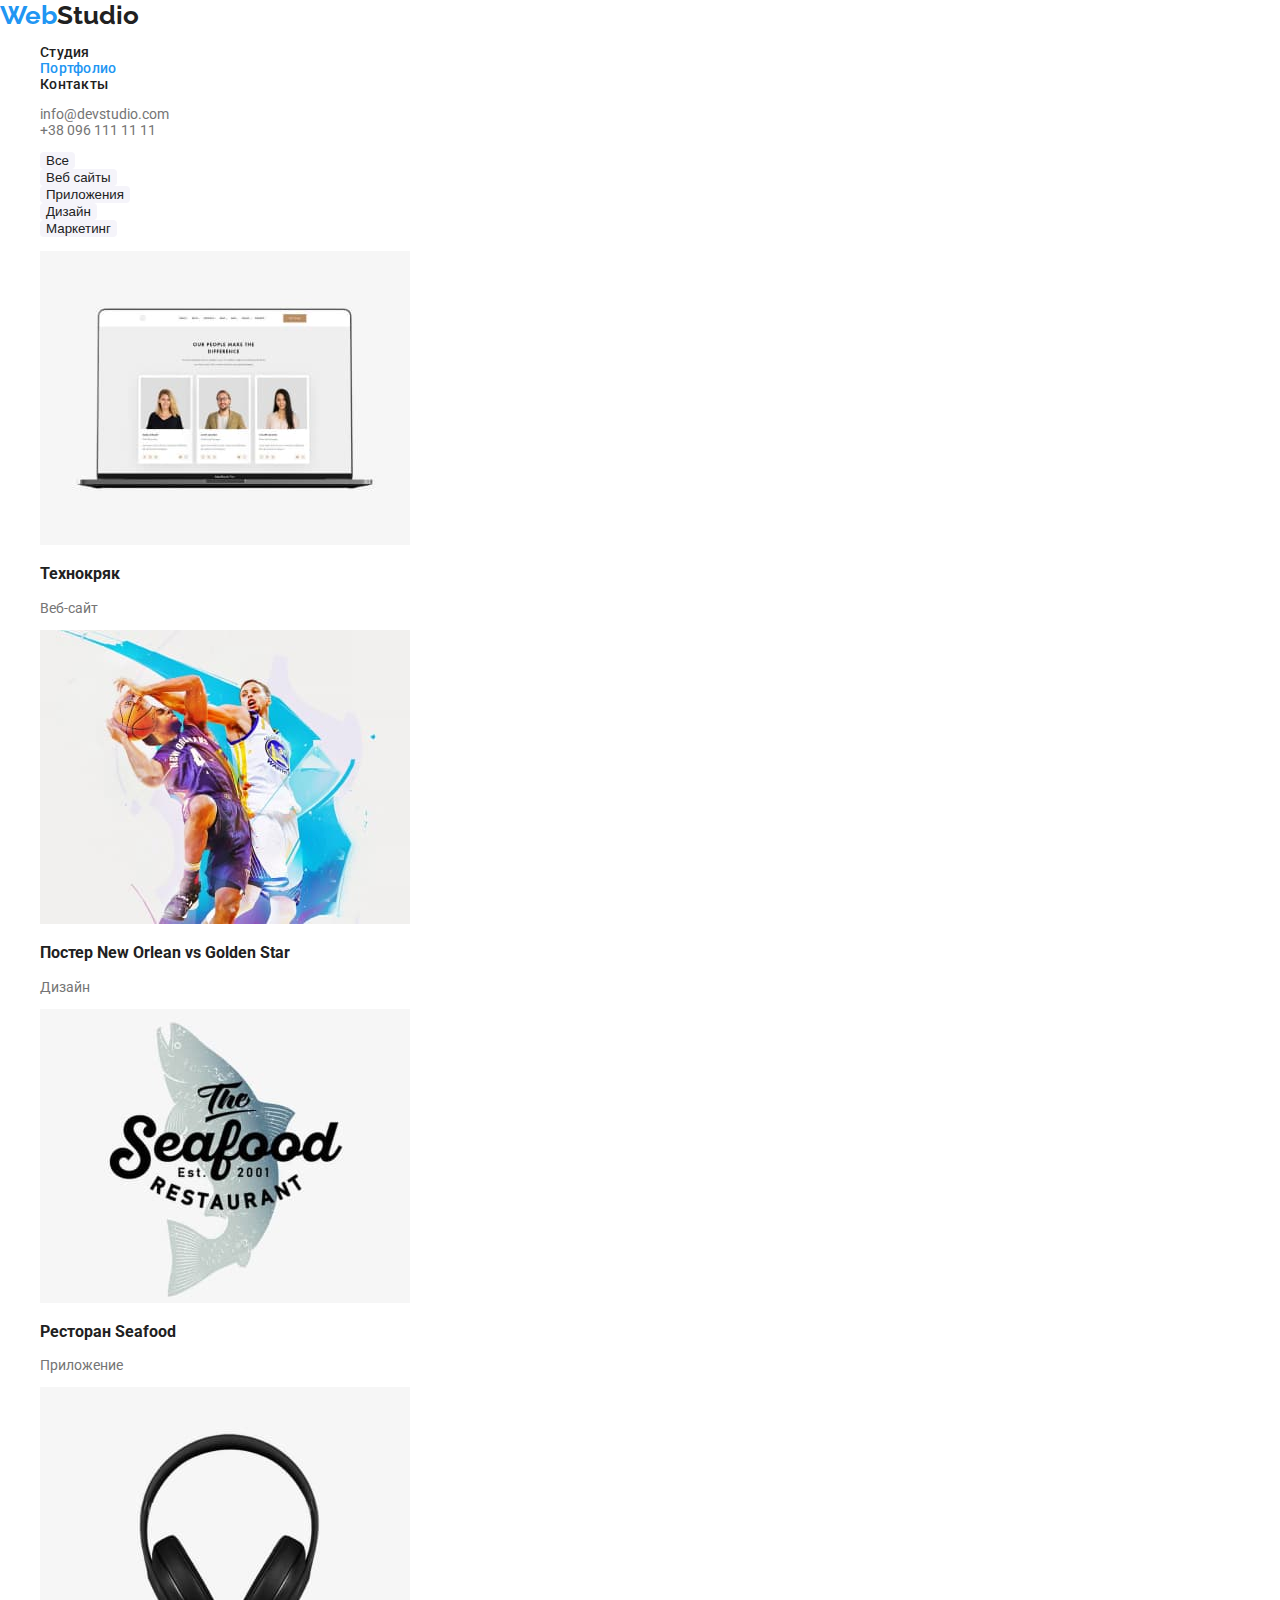
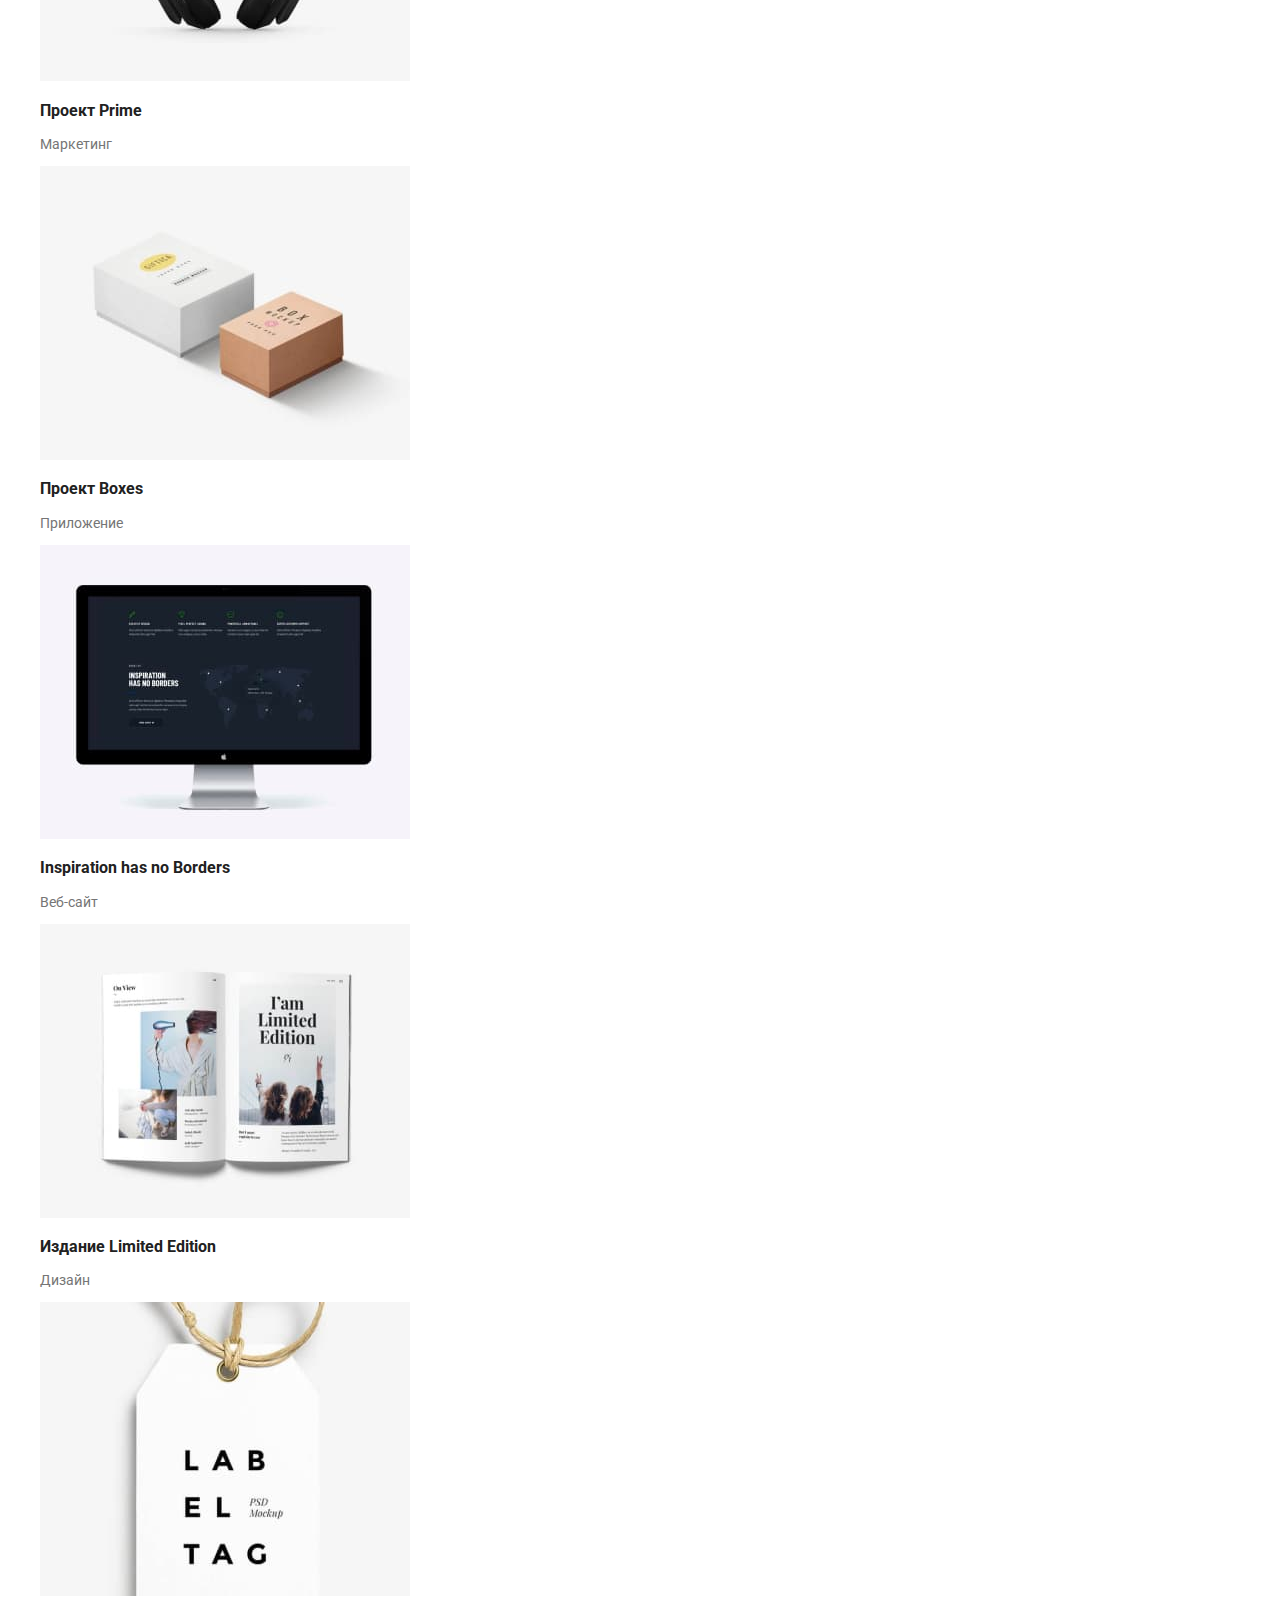
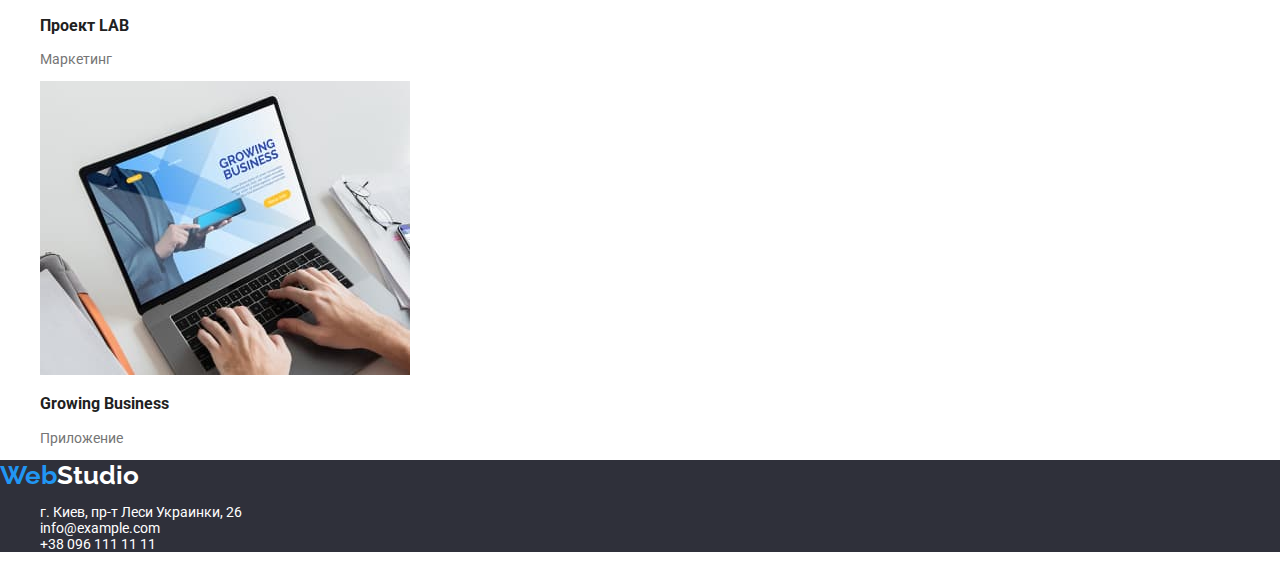
==== portfolio.html @ 1511df03 "copy repository" ====
<!DOCTYPE html>
<html lang="ru">

<head>
    <meta charset="UTF-8">
    <meta http-equiv="X-UA-Compatible" content="IE=edge">
    <meta name="viewport" content="width=device-width, initial-scale=1.0">
    <title>Portfolio</title>
    <link
        href="https://fonts.googleapis.com/css2?family=Raleway:wght@400;500&family=Roboto:wght@400;500;700;900&display=swap"
        rel="stylesheet">
    <link rel="stylesheet" href="./css/styles.css">
</head>

<body>
    <!-- шапка сайта -->
    <header>
        <a href="#" class="logo"><span>Web</span>Studio</a>
        <nav>
            <ul class="nav-list">
                <li><a href="./index.html" class="nav-link">Студия</a></li>
                <li><a href="./portfolio.html" class="nav-link current">Портфолио</a></li>
                <li><a href="#" class="nav-link">Контакты</a></li>
            </ul>
        </nav>
        <ul class="contacts-list">
            <li><a href="mailto:info@devstudio.com" class="contact-link">info@devstudio.com</a></li>
            <li><a href="tel:+380961111111" class="contact-link">+38 096 111 11 11</a></li>
        </ul>
    </header>
    <!-- портфолио -->
    <main>
        <section class="portfolio-section">
            <ul class="filter-button">
                <li><button type="button" class="secondary-button current">Все</button></li>
                <li><button type="button" class="secondary-button">Веб сайты</button></li>
                <li><button type="button" class="secondary-button">Приложения</button></li>
                <li><button type="button" class="secondary-button">Дизайн</button></li>
                <li><button type="button" class="secondary-button">Маркетинг</button></li>
            </ul>
            <!-- описание -->
            <ul class="portfolio-list">
                <li><a href="#"><img src="./images/img (2) (1).jpg" alt="наша команда"></a>
                    <h3 class="portfolio-item-title">Технокряк</h3>
                    <p class="portfolio-item-discription">Веб-сайт</p>
                </li>
                <li>
                    <a href="#"><img src="./images/img (3) (1).jpg" alt="баскетболисты"></a>
                    <h3 class="portfolio-item-title">Постер New Orlean vs Golden Star</h3>
                    <p class="portfolio-item-discription">Дизайн</p>
                </li>
                <li>
                    <a href="#"><img src="./images/img (4).jpg" alt="рыбный ресторан"></a>
                    <h3 class="portfolio-item-title">Ресторан Seafood</h3>
                    <p class="portfolio-item-discription">Приложение</p>
                </li>
                <li>
                    <a href="#"><img src="./images/img (5).jpg" alt="наушники"></a>
                    <h3 class="portfolio-item-title">Проект Prime</h3>
                    <p class="portfolio-item-discription">Маркетинг</p>
                </li>
                <li><a href="#"><img src="./images/img (6).jpg" alt="коробки"></a>
                    <h3 class="portfolio-item-title">Проект Boxes</h3>
                    <p class="portfolio-item-discription">Приложение</p>
                </li>
                <li>
                    <a href="#"><img src="./images/img (7).jpg" alt="монитор"></a>
                    <h3 class="portfolio-item-title">Inspiration has no Borders</h3>
                    <p class="portfolio-item-discription">Веб-сайт</p>
                </li>
                <li>
                    <a href="#"><img src="./images/img (8).jpg" alt="книга"></a>
                    <h3 class="portfolio-item-title">Издание Limited Edition</h3>
                    <p class="portfolio-item-discription">Дизайн</p>
                </li>
                <li>
                    <a href="#"><img src="./images/img (9).jpg" alt="бирка"></a>
                    <h3 class="portfolio-item-title">Проект LAB</h3>
                    <p class="portfolio-item-discription">Маркетинг</p>
                </li>
                <li>
                    <a href="#"><img src="./images/img (10).jpg" alt="ноутбук"></a>
                    <h3 class="portfolio-item-title">Growing Business</h3>
                    <p class="portfolio-item-discription">Приложение</p>
                </li>

            </ul>
        </section>
    </main>
    <!-- контакты -->
    <footer class="footer-main">
        <a href="#" class="logo"><span>Web</span>Studio</a>
        <address class="address">
            <ul class="contacts-list">
                <li><a class="maps" href="https://www.google.com/maps" class="map-link">г. Киев, пр-т Леси Украинки,
                        26</a></li>
                <li><a href="#" class="contact-link">info@example.com</a></li>
                <li><a href="tel:+380961111111" class="contact-link">+38 096 111 11 11</a></li>
            </ul>
        </address>
</body>

</html>
---- css/styles.css ----
:root {
  --background-color-team: #f5f4fa;
  --blue-color: #2196f3;
  --title-color: #ffffff;
  --primary-color: #ffffff;
  --secondary-color: #212121;
  --primary-background: #2f303a;

  --text-primary: #212121;
  --text-secondary: #757575;
  --text-btn: #ffffff;
}

body {
  font-family: "Roboto", Arial, sans-serif;
  margin: auto;
  font-size: 14px;
  color: var(--text-primary);
}

a {
  text-decoration: none;
}
ul {
  list-style: none;
}

.nav-link {
  font-weight: 500;
  font-size: 14px;
  line-height: 16px;
  letter-spacing: 0.02em;
  color: var(--text-primary);
}
.nav-link:hover,
.current {
  color: var(--blue-color);
}

.main-section {
  background-color: var(--primary-background);
  text-align: center;
}

.main-title {
  font-size: 44px;
  color: var(--title-color);
  text-align: center;
}

.primary-button {
  display: inline-block;
  border-radius: 4px;
  border: none;
  background-color: var(--blue-color);
  color: var(--text-btn);
  cursor: pointer;
}

.logo {
  font-size: 26px;
  font-weight: 700;
  font-family: Raleway;
  color: var(--text-primary);
}

.logo span {
  color: var(--blue-color);
}

.contact-link {
  color: var(--text-secondary);
}

.contact-link:hover {
  color: var(--blue-color);
}

.title {
  font-size: 36px;
}

.info-item {
  color: var(--text-secondary);
}

.team {
  background-color: var(--background-color-team);
}

.team-name {
  font-size: 16px;
  font-weight: 500;
}

.team-position {
  color: var(--text-secondary);
  font-size: 16px;
  font-weight: 400;
}

.portfolio-item-discription {
  color: var(--text-secondary);
}

.secondary-button {
  list-style: none;
  color: var(--text-primary);
  background-color: var(--background-color-team);
  border-radius: 4px;
  border: none;
  cursor: pointer;
}

.secondary-button:hover {
  color: var(--title-color);
  background-color: var(--blue-color);
}

.footer-main {
  background-color: var(--primary-background);
}

.footer-main a {
  color: var(--title-color);
}
address {
  font-style: normal;
}
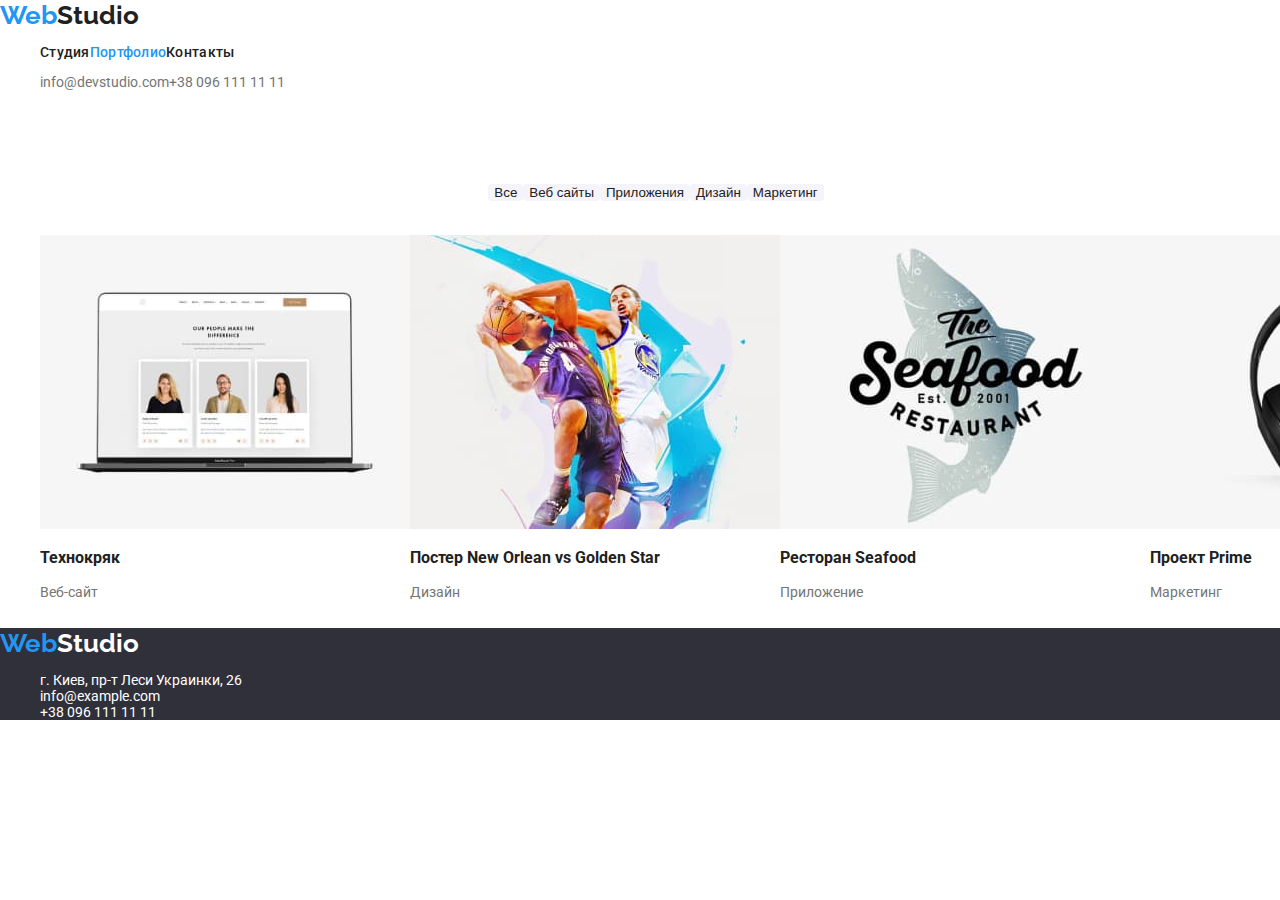
==== commit 37b0167d: "begin hw3" ====
--- a/portfolio.html
+++ b/portfolio.html
@@ -91,7 +91,7 @@
     <footer class="footer-main">
         <a href="#" class="logo"><span>Web</span>Studio</a>
         <address class="address">
-            <ul class="contacts-list">
+            <ul class="contacts-list footer">
                 <li><a class="maps" href="https://www.google.com/maps" class="map-link">г. Киев, пр-т Леси Украинки,
                         26</a></li>
                 <li><a href="#" class="contact-link">info@example.com</a></li>
--- a/css/styles.css
+++ b/css/styles.css
@@ -23,6 +23,18 @@
 }
 ul {
   list-style: none;
+}
+
+.nav-list {
+  display: flex;
+}
+
+.filter-button {
+  display: flex;
+  justify-content: center;
+  margin-top: 94px;
+  margin-right: 8px;
+  margin-bottom: 34px;
 }
 
 .nav-link {
@@ -68,6 +80,10 @@
   color: var(--blue-color);
 }
 
+.contacts-list {
+  display: flex;
+}
+
 .contact-link {
   color: var(--text-secondary);
 }
@@ -76,8 +92,13 @@
   color: var(--blue-color);
 }
 
+.about-foto {
+  display: flex;
+}
+
 .title {
   font-size: 36px;
+  text-align: center;
 }
 
 .info-item {
@@ -88,19 +109,39 @@
   background-color: var(--background-color-team);
 }
 
+.team-list {
+  display: flex;
+  list-style: none;
+  justify-content: center;
+  padding: 0;
+  margin: 0;
+  padding-top: 20;
+}
+
 .team-name {
   font-size: 16px;
   font-weight: 500;
+  color: var(--text-primary);
+  line-height: 1, 19;
+  text-align: center;
+  letter-spacing: 0.03em;
 }
 
 .team-position {
   color: var(--text-secondary);
   font-size: 16px;
   font-weight: 400;
+  line-height: 1, 19;
+  text-align: center;
+  letter-spacing: 0.03em;
 }
 
 .portfolio-item-discription {
   color: var(--text-secondary);
+}
+
+.portfolio-list {
+  display: flex;
 }
 
 .secondary-button {
@@ -127,3 +168,7 @@
 address {
   font-style: normal;
 }
+
+.footer {
+  flex-direction: column;
+}
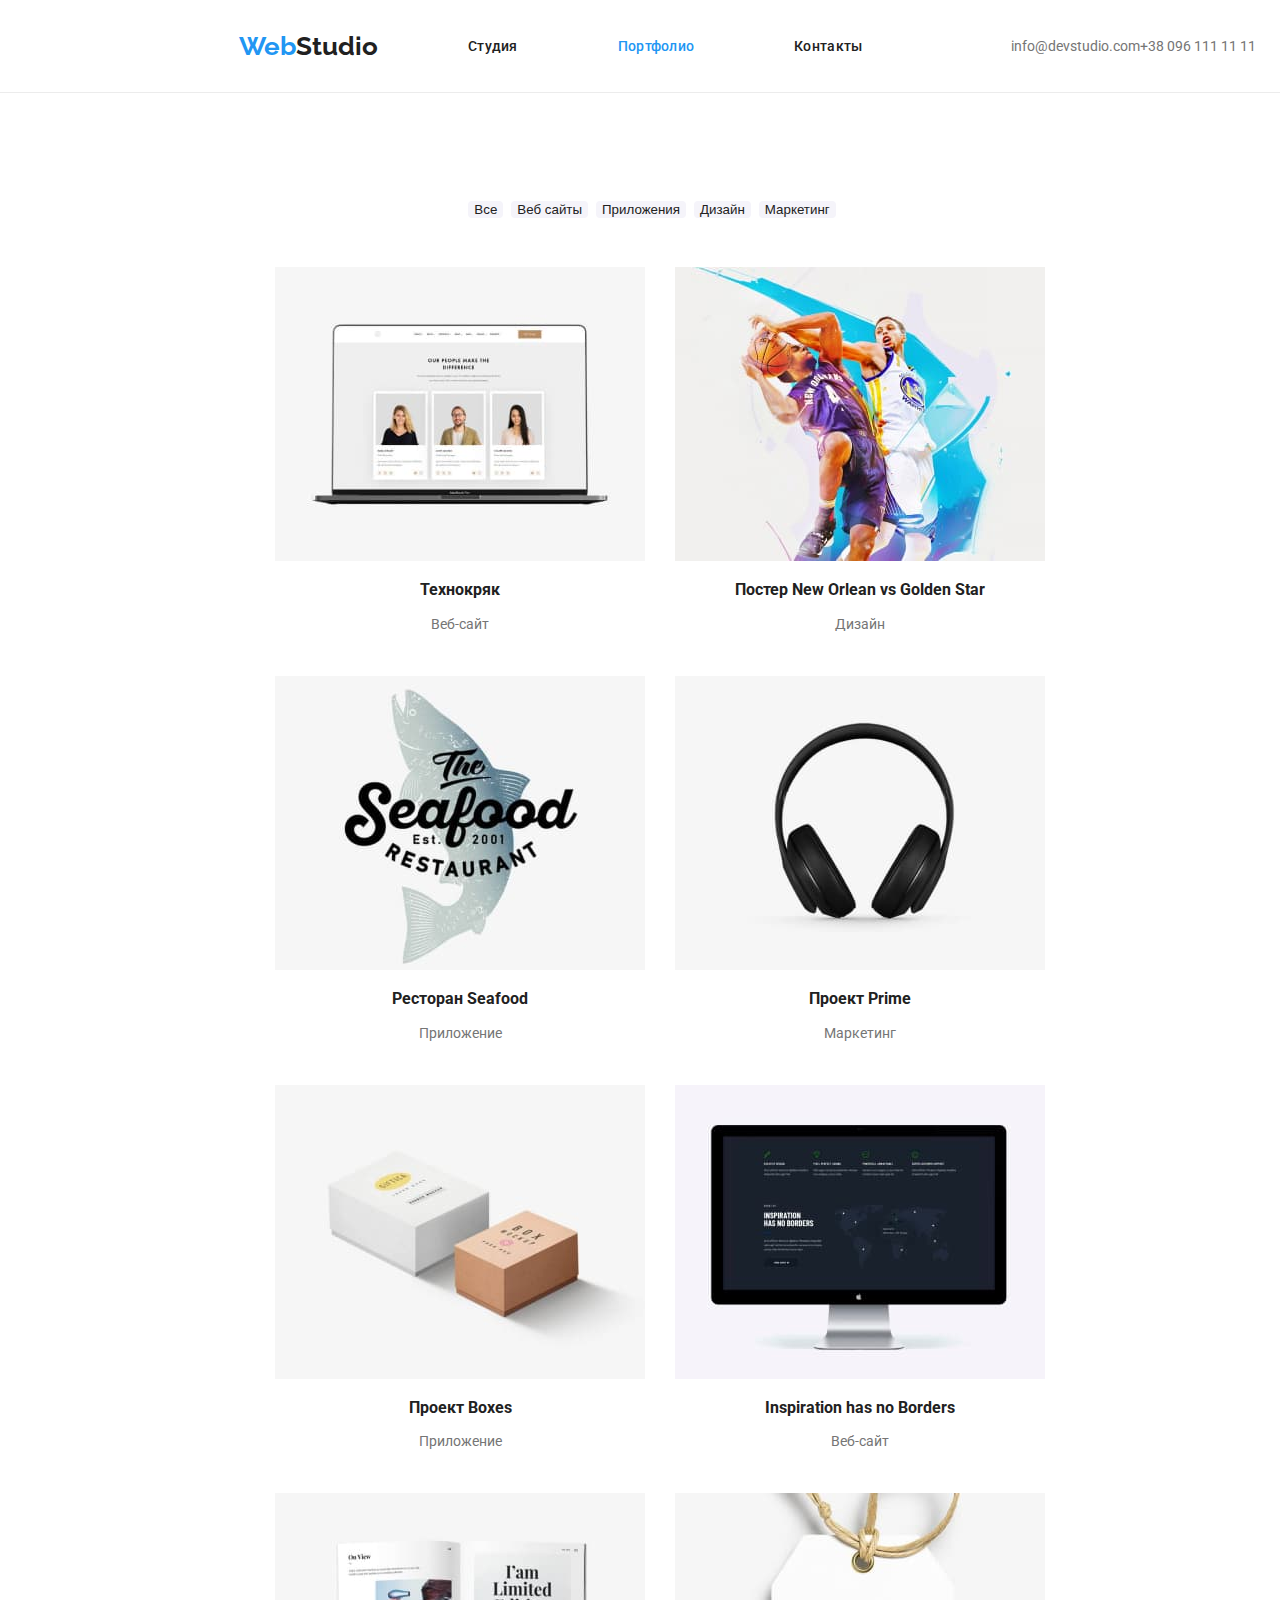
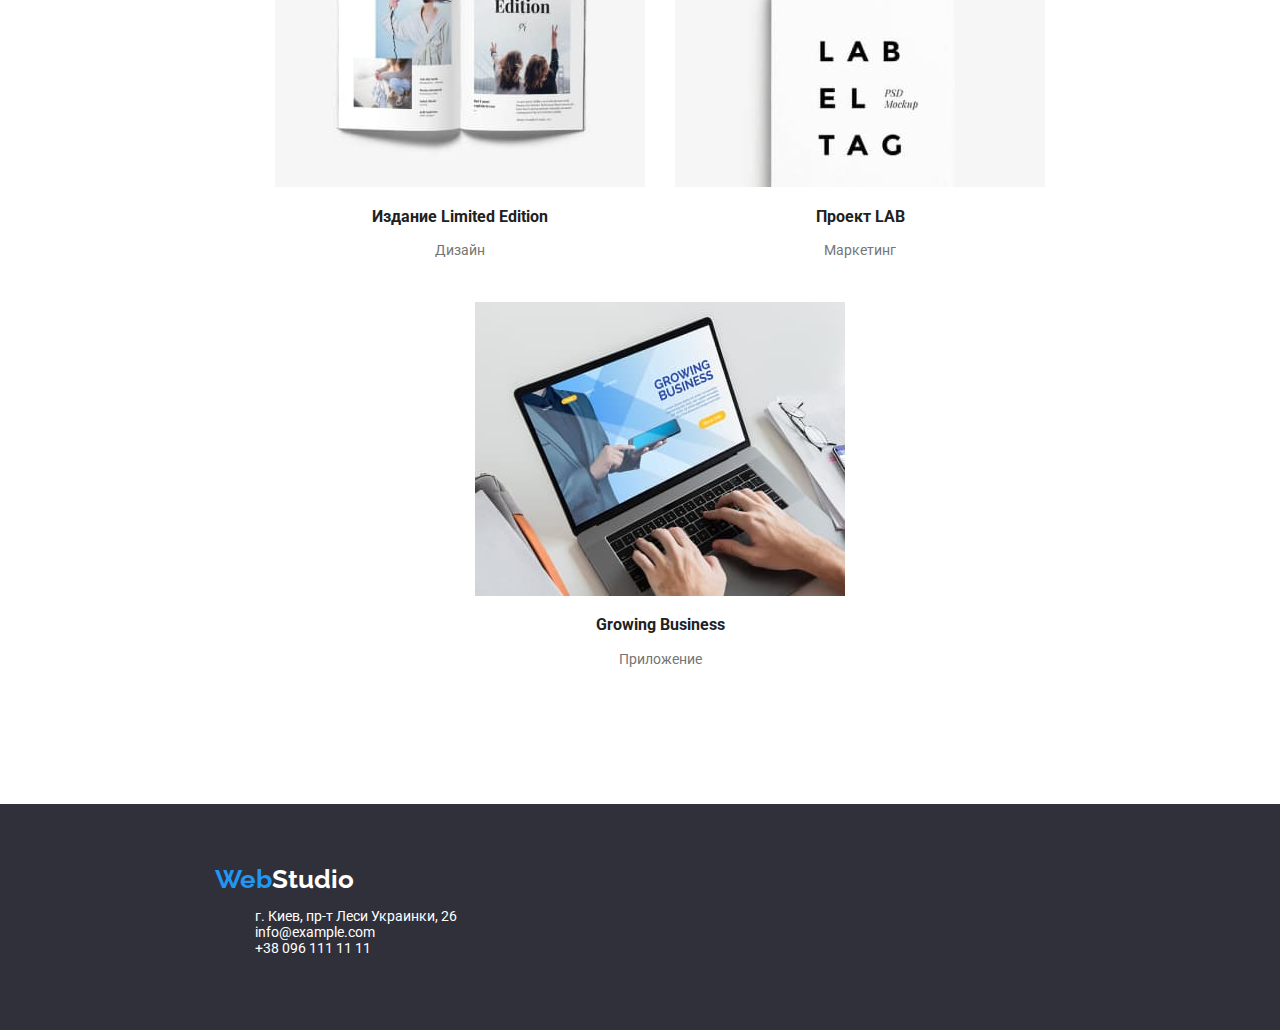
==== commit b28ec3ef: "HW 3" ====
--- a/portfolio.html
+++ b/portfolio.html
@@ -14,9 +14,9 @@
 
 <body>
     <!-- шапка сайта -->
-    <header>
+    <header class="header-page line">
         <a href="#" class="logo"><span>Web</span>Studio</a>
-        <nav>
+        <nav class="nav-header">
             <ul class="nav-list">
                 <li><a href="./index.html" class="nav-link">Студия</a></li>
                 <li><a href="./portfolio.html" class="nav-link current">Портфолио</a></li>
@@ -32,53 +32,58 @@
     <main>
         <section class="portfolio-section">
             <ul class="filter-button">
-                <li><button type="button" class="secondary-button current">Все</button></li>
-                <li><button type="button" class="secondary-button">Веб сайты</button></li>
-                <li><button type="button" class="secondary-button">Приложения</button></li>
-                <li><button type="button" class="secondary-button">Дизайн</button></li>
-                <li><button type="button" class="secondary-button">Маркетинг</button></li>
+                <li class="filter-item">
+                    <button type="button" class="secondary-button current">Все</button></li>
+                <li class="filter-item">
+                    <button type="button" class="secondary-button">Веб сайты</button></li>
+                <li class="filter-item">
+                    <button type="button" class="secondary-button">Приложения</button></li>
+                <li class="filter-item">
+                    <button type="button" class="secondary-button">Дизайн</button></li>
+                <li class="filter-item">
+                    <button type="button" class="secondary-button">Маркетинг</button></li>
             </ul>
             <!-- описание -->
             <ul class="portfolio-list">
-                <li><a href="#"><img src="./images/img (2) (1).jpg" alt="наша команда"></a>
+                <li class="portfolio-item"><a href="#"><img src="./images/img (2) (1).jpg" alt="наша команда"></a>
                     <h3 class="portfolio-item-title">Технокряк</h3>
                     <p class="portfolio-item-discription">Веб-сайт</p>
                 </li>
-                <li>
+                <li class="portfolio-item">
                     <a href="#"><img src="./images/img (3) (1).jpg" alt="баскетболисты"></a>
                     <h3 class="portfolio-item-title">Постер New Orlean vs Golden Star</h3>
                     <p class="portfolio-item-discription">Дизайн</p>
                 </li>
-                <li>
+                <li class="portfolio-item">
                     <a href="#"><img src="./images/img (4).jpg" alt="рыбный ресторан"></a>
                     <h3 class="portfolio-item-title">Ресторан Seafood</h3>
                     <p class="portfolio-item-discription">Приложение</p>
                 </li>
-                <li>
+                <li class="portfolio-item">
                     <a href="#"><img src="./images/img (5).jpg" alt="наушники"></a>
                     <h3 class="portfolio-item-title">Проект Prime</h3>
                     <p class="portfolio-item-discription">Маркетинг</p>
                 </li>
-                <li><a href="#"><img src="./images/img (6).jpg" alt="коробки"></a>
+                <li class="portfolio-item"><a href="#"><img src="./images/img (6).jpg" alt="коробки"></a>
                     <h3 class="portfolio-item-title">Проект Boxes</h3>
                     <p class="portfolio-item-discription">Приложение</p>
                 </li>
-                <li>
+                <li class="portfolio-item">
                     <a href="#"><img src="./images/img (7).jpg" alt="монитор"></a>
                     <h3 class="portfolio-item-title">Inspiration has no Borders</h3>
                     <p class="portfolio-item-discription">Веб-сайт</p>
                 </li>
-                <li>
+                <li class="portfolio-item">
                     <a href="#"><img src="./images/img (8).jpg" alt="книга"></a>
                     <h3 class="portfolio-item-title">Издание Limited Edition</h3>
                     <p class="portfolio-item-discription">Дизайн</p>
                 </li>
-                <li>
+                <li class="portfolio-item">
                     <a href="#"><img src="./images/img (9).jpg" alt="бирка"></a>
                     <h3 class="portfolio-item-title">Проект LAB</h3>
                     <p class="portfolio-item-discription">Маркетинг</p>
                 </li>
-                <li>
+                <li class="portfolio-item">
                     <a href="#"><img src="./images/img (10).jpg" alt="ноутбук"></a>
                     <h3 class="portfolio-item-title">Growing Business</h3>
                     <p class="portfolio-item-discription">Приложение</p>
--- a/css/styles.css
+++ b/css/styles.css
@@ -11,6 +11,16 @@
   --text-btn: #ffffff;
 }
 
+html {
+  box-sizing: border-box;
+}
+
+*,
+*::before,
+*::after {
+  box-sizing: inherit;
+}
+
 body {
   font-family: "Roboto", Arial, sans-serif;
   margin: auto;
@@ -21,18 +31,34 @@
 a {
   text-decoration: none;
 }
+
 ul {
   list-style: none;
 }
 
+.header-page {
+  display: flex;
+  align-items: center;
+  justify-content: space-between;
+  padding: 24px;
+}
+.line {
+  border-bottom: 1px solid #ececec;
+}
+
 .nav-list {
   display: flex;
 }
 
+.filter-item {
+  display: flex;
+  margin-right: 8px;
+  text-align: center;
+}
+
 .filter-button {
   display: flex;
   justify-content: center;
-  margin-top: 94px;
   margin-right: 8px;
   margin-bottom: 34px;
 }
@@ -43,6 +69,7 @@
   line-height: 16px;
   letter-spacing: 0.02em;
   color: var(--text-primary);
+  margin: 50px;
 }
 .nav-link:hover,
 .current {
@@ -55,9 +82,20 @@
 }
 
 .main-title {
+  padding-top: 200px;
+  padding-bottom: 280px;
   font-size: 44px;
   color: var(--title-color);
   text-align: center;
+  margin: auto;
+  width: 696px;
+  font-size: 44px;
+  line-height: 60px;
+  /* or 136% */
+
+  text-align: center;
+  letter-spacing: 0.06em;
+  text-transform: uppercase;
 }
 
 .primary-button {
@@ -74,6 +112,7 @@
   font-weight: 700;
   font-family: Raleway;
   color: var(--text-primary);
+  margin-left: 215px;
 }
 
 .logo span {
@@ -82,6 +121,7 @@
 
 .contacts-list {
   display: flex;
+  margin-left: auto;
 }
 
 .contact-link {
@@ -92,13 +132,37 @@
   color: var(--blue-color);
 }
 
+.about-us {
+  padding: 94px 215px;
+}
+
 .about-foto {
   display: flex;
+  justify-content: center;
+}
+
+.about-foto-card {
+  margin-right: 30px;
+}
+
+.team-card {
+  margin-right: 30px;
+  background-color: var(--primary-color);
+  border-radius: 0px 0px 4px 4px;
 }
 
 .title {
+  font-weight: bold;
   font-size: 36px;
-  text-align: center;
+  line-height: 42px;
+  text-align: center;
+  letter-spacing: 0.03em;
+  padding-bottom: 50px;
+  margin: 0px;
+}
+
+.info-list {
+  display: flex;
 }
 
 .info-item {
@@ -107,6 +171,7 @@
 
 .team {
   background-color: var(--background-color-team);
+  padding: 94px 0px;
 }
 
 .team-list {
@@ -136,12 +201,23 @@
   letter-spacing: 0.03em;
 }
 
+.portfolio-section {
+  padding: 94px;
+}
+
+.portfolio-item {
+  margin: 15px;
+}
+
 .portfolio-item-discription {
   color: var(--text-secondary);
 }
 
 .portfolio-list {
   display: flex;
+  flex-wrap: wrap;
+  text-align: center;
+  justify-content: center;
 }
 
 .secondary-button {
@@ -160,13 +236,17 @@
 
 .footer-main {
   background-color: var(--primary-background);
+  padding-top: 60px;
+  padding-bottom: 60px;
 }
 
 .footer-main a {
   color: var(--title-color);
 }
+
 address {
   font-style: normal;
+  margin-left: 215px;
 }
 
 .footer {
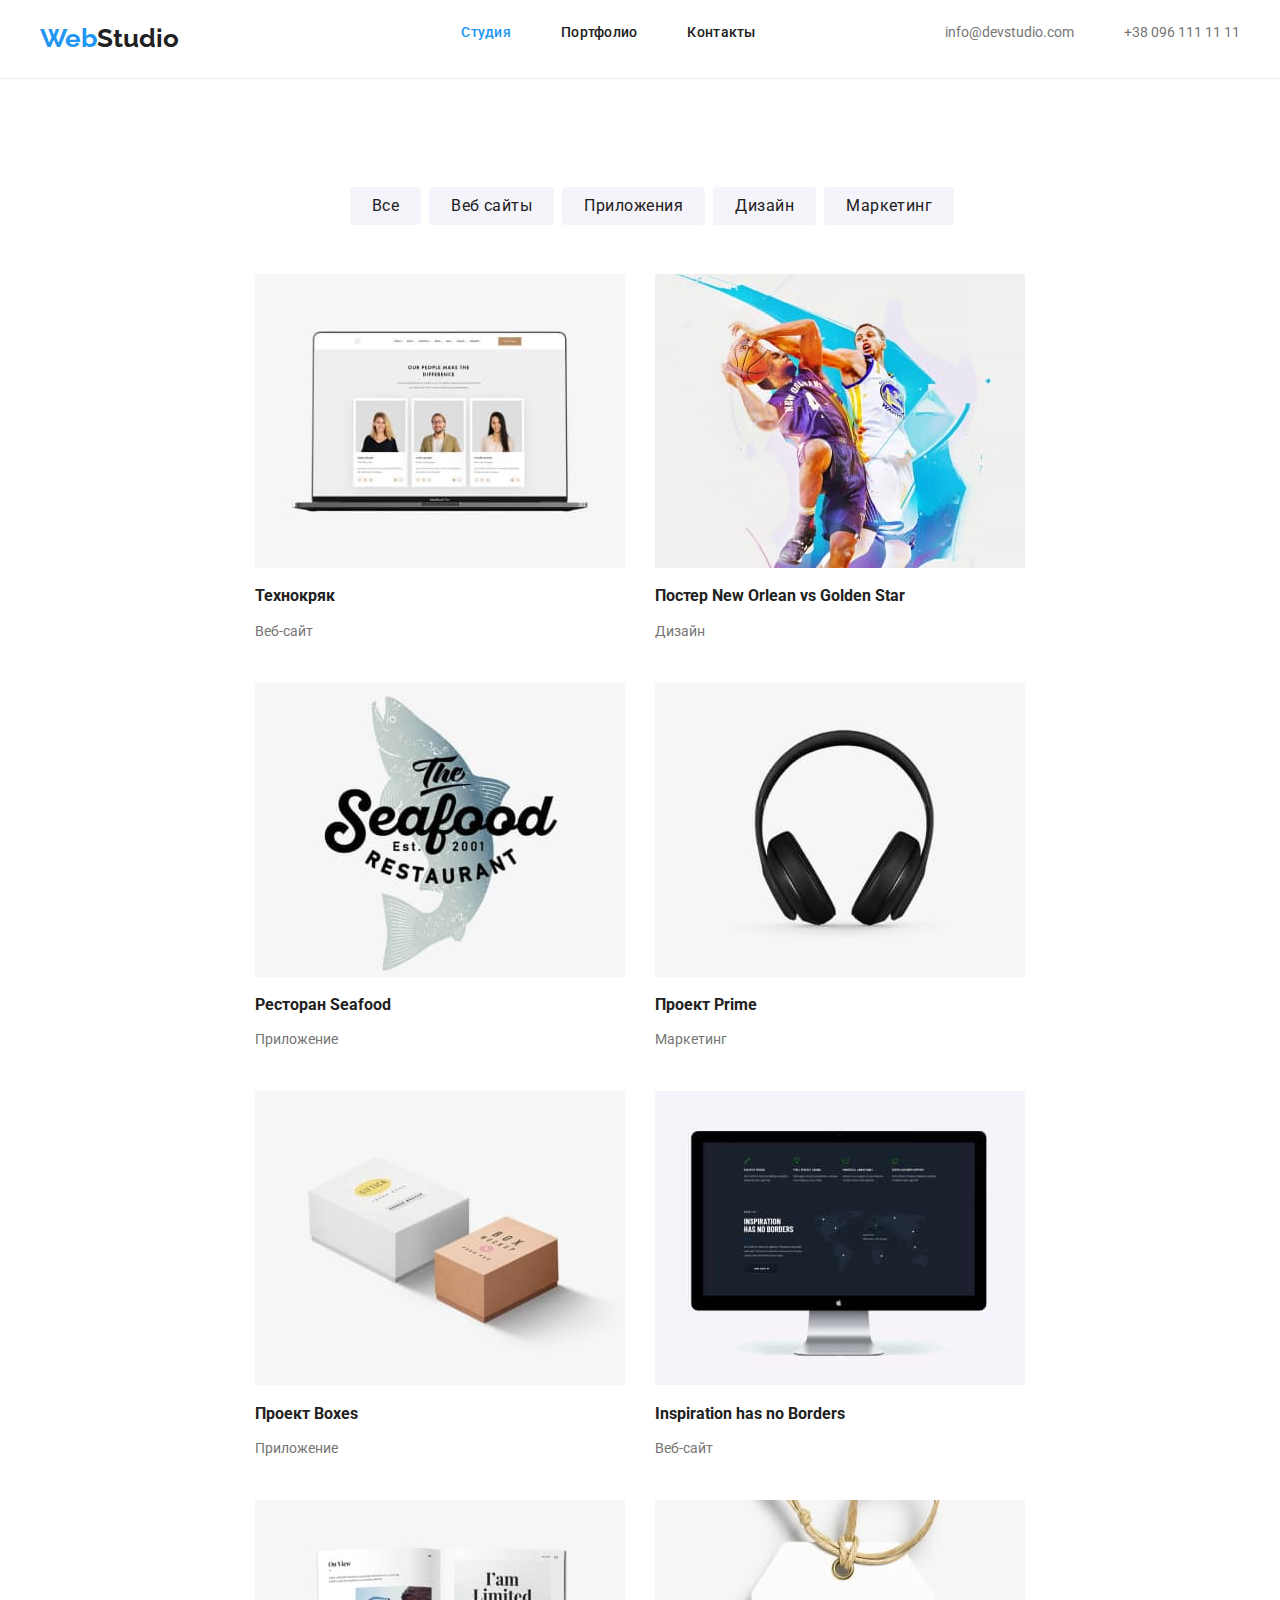
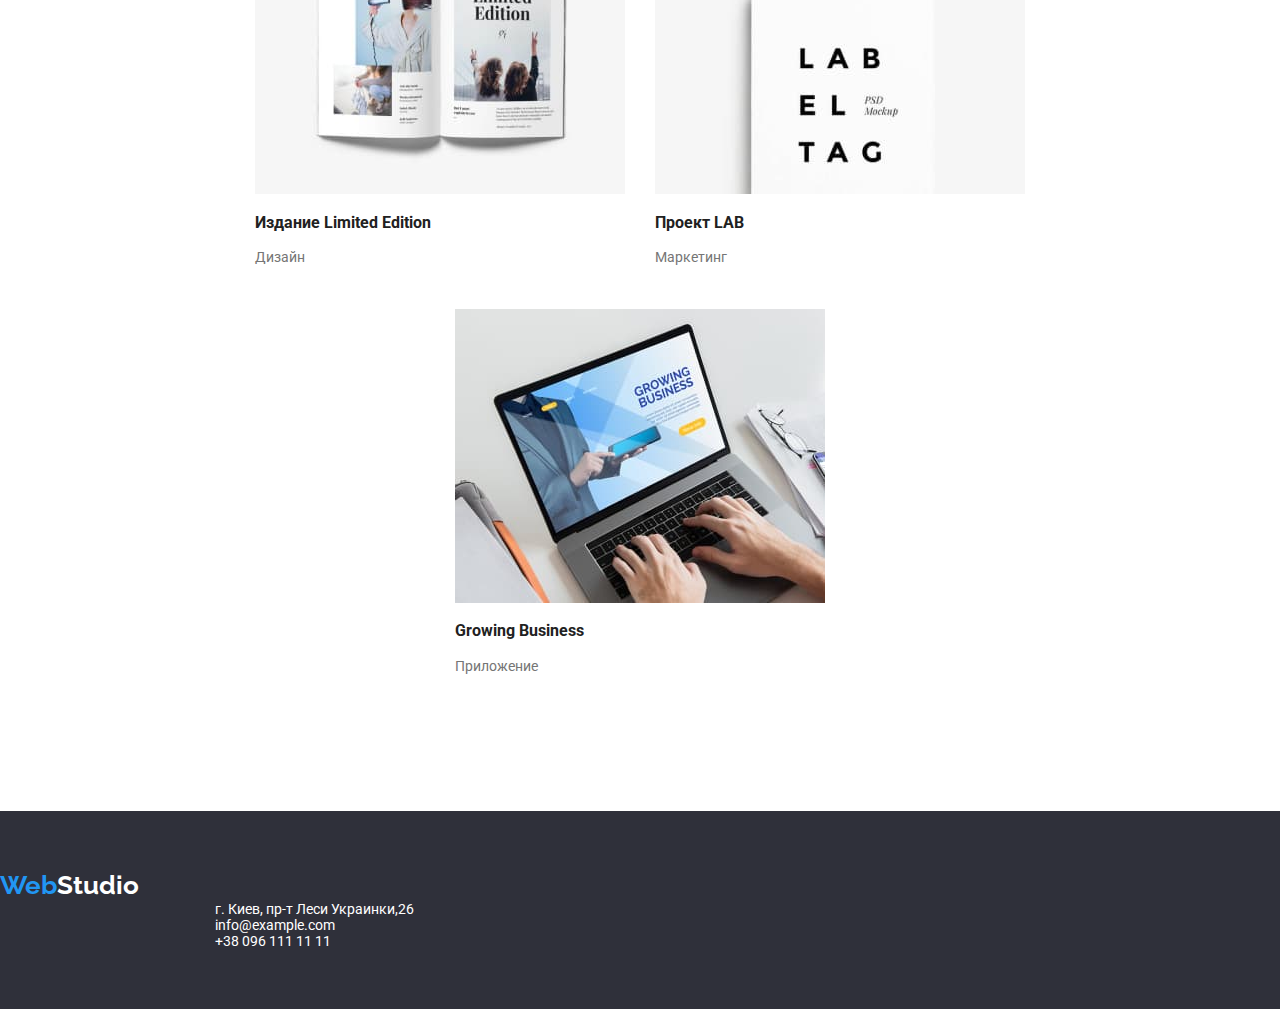
==== commit a92a2e4f: "HW 3" ====
--- a/portfolio.html
+++ b/portfolio.html
@@ -9,24 +9,30 @@
     <link
         href="https://fonts.googleapis.com/css2?family=Raleway:wght@400;500&family=Roboto:wght@400;500;700;900&display=swap"
         rel="stylesheet">
+    <link rel="stylesheet"
+        href="https://cdnjs.cloudflare.com/ajax/libs/modern-normalize/1.1.0/modern-normalize.min.css">
     <link rel="stylesheet" href="./css/styles.css">
 </head>
 
 <body>
     <!-- шапка сайта -->
-    <header class="header-page line">
-        <a href="#" class="logo"><span>Web</span>Studio</a>
-        <nav class="nav-header">
-            <ul class="nav-list">
-                <li><a href="./index.html" class="nav-link">Студия</a></li>
-                <li><a href="./portfolio.html" class="nav-link current">Портфолио</a></li>
-                <li><a href="#" class="nav-link">Контакты</a></li>
+    <header class="page-header line">
+        <div class="container container-header">
+            <a href="#" class="logo"><span>Web</span>Studio</a>
+            <nav class="nav-header">
+                <ul class="nav-list">
+                    <li class="nav-item"><a href="./index.html" class="nav-link current">Студия</a></li>
+                    <li class="nav-item"><a href="./portfolio.html" class="nav-link">Портфолио</a></li>
+                    <li class="nav-item"><a href="#" class="nav-link">Контакты</a></li>
+                </ul>
+            </nav>
+            <ul class="contacts-list-header">
+                <li class="contacts-list-item"><a href=" mailto:info@devstudio.com" class="contact-link">
+                        info@devstudio.com</a></li>
+                <li class="contacts-list-item"><a href=" tel:+380961111111" class="contact-link">+38 096 111 11 11</a>
+                </li>
             </ul>
-        </nav>
-        <ul class="contacts-list">
-            <li><a href="mailto:info@devstudio.com" class="contact-link">info@devstudio.com</a></li>
-            <li><a href="tel:+380961111111" class="contact-link">+38 096 111 11 11</a></li>
-        </ul>
+        </div>
     </header>
     <!-- портфолио -->
     <main>
@@ -96,11 +102,12 @@
     <footer class="footer-main">
         <a href="#" class="logo"><span>Web</span>Studio</a>
         <address class="address">
-            <ul class="contacts-list footer">
-                <li><a class="maps" href="https://www.google.com/maps" class="map-link">г. Киев, пр-т Леси Украинки,
-                        26</a></li>
-                <li><a href="#" class="contact-link">info@example.com</a></li>
-                <li><a href="tel:+380961111111" class="contact-link">+38 096 111 11 11</a></li>
+            <ul class="contacts-list-footer">
+                <li class="link-footer"><a class="maps" href="https://www.google.com/maps" class="map-link">г. Киев,
+                        пр-т Леси
+                        Украинки,26</a></li>
+                <li class="link-footer"><a href="#" class="contact-link">info@example.com</a></li>
+                <li class="link-footer"><a href="tel:+380961111111" class="contact-link">+38 096 111 11 11</a></li>
             </ul>
         </address>
 </body>
--- a/css/styles.css
+++ b/css/styles.css
@@ -11,19 +11,8 @@
   --text-btn: #ffffff;
 }
 
-html {
-  box-sizing: border-box;
-}
-
-*,
-*::before,
-*::after {
-  box-sizing: inherit;
-}
-
 body {
   font-family: "Roboto", Arial, sans-serif;
-  margin: auto;
   font-size: 14px;
   color: var(--text-primary);
 }
@@ -36,26 +25,49 @@
   list-style: none;
 }
 
-.header-page {
-  display: flex;
-  align-items: center;
+.container {
+  width: 1200px;
+  padding: 0 15px;
+  margin: 0 auto;
+}
+
+.page-header {
+}
+
+.container-header {
+  display: flex;
   justify-content: space-between;
-  padding: 24px;
-}
+  padding: 24px 0;
+}
+
 .line {
   border-bottom: 1px solid #ececec;
 }
 
 .nav-list {
   display: flex;
-}
-
+  padding: 0px;
+  margin-left: 93px;
+  margin-top: 0;
+  margin-bottom: 0;
+}
+
+.nav-item {
+  margin-left: 50px;
+}
+
+.contacts-list-item {
+  margin-left: 50px;
+}
+
+/* страница портфолио */
 .filter-item {
   display: flex;
   margin-right: 8px;
   text-align: center;
 }
 
+/* страница портфолио */
 .filter-button {
   display: flex;
   justify-content: center;
@@ -63,14 +75,15 @@
   margin-bottom: 34px;
 }
 
+/* link navigation header */
 .nav-link {
   font-weight: 500;
   font-size: 14px;
   line-height: 16px;
   letter-spacing: 0.02em;
   color: var(--text-primary);
-  margin: 50px;
-}
+}
+
 .nav-link:hover,
 .current {
   color: var(--blue-color);
@@ -79,32 +92,32 @@
 .main-section {
   background-color: var(--primary-background);
   text-align: center;
+  padding-top: 200px;
+  padding-bottom: 200px;
 }
 
 .main-title {
-  padding-top: 200px;
-  padding-bottom: 280px;
   font-size: 44px;
   color: var(--title-color);
-  text-align: center;
   margin: auto;
   width: 696px;
-  font-size: 44px;
   line-height: 60px;
-  /* or 136% */
-
-  text-align: center;
   letter-spacing: 0.06em;
   text-transform: uppercase;
 }
 
 .primary-button {
+  padding: 10px 32px;
+  margin-top: 30px;
   display: inline-block;
   border-radius: 4px;
   border: none;
   background-color: var(--blue-color);
   color: var(--text-btn);
   cursor: pointer;
+  font-size: 16px;
+  line-height: 30px;
+  letter-spacing: 0.06em;
 }
 
 .logo {
@@ -112,33 +125,43 @@
   font-weight: 700;
   font-family: Raleway;
   color: var(--text-primary);
-  margin-left: 215px;
 }
 
 .logo span {
   color: var(--blue-color);
 }
 
-.contacts-list {
-  display: flex;
-  margin-left: auto;
+.contacts-list-header {
+  display: flex;
+  margin: 0;
+  padding: 0px;
+}
+
+.contacts-list-footer {
+  padding: 0px;
+  margin-left: 215px;
+  margin-top: 0px;
+  margin-bottom: 0px;
 }
 
 .contact-link {
   color: var(--text-secondary);
+  display: block;
 }
 
 .contact-link:hover {
   color: var(--blue-color);
 }
 
-.about-us {
-  padding: 94px 215px;
+.container-about-us {
+  padding-top: 47px;
 }
 
 .about-foto {
   display: flex;
-  justify-content: center;
+  justify-content: space-between;
+  margin: 0px;
+  padding: 0px;
 }
 
 .about-foto-card {
@@ -161,12 +184,40 @@
   margin: 0px;
 }
 
+.info-discription {
+  width: 270px;
+}
+
+.container-info {
+  padding: 94px 0 47px;
+}
+
 .info-list {
   display: flex;
+  justify-content: space-between;
+  margin: 0px;
+  padding: 0px;
+}
+
+.info-title {
+  font-size: 14px;
+  line-height: 16px;
+  letter-spacing: 0.03em;
+  text-transform: uppercase;
 }
 
 .info-item {
   color: var(--text-secondary);
+  font-size: 14px;
+  line-height: 24px;
+  /* or 171% */
+
+  letter-spacing: 0.03em;
+}
+.container-team {
+  width: 1200px;
+  padding: 0 15px;
+  margin: 0 auto;
 }
 
 .team {
@@ -177,10 +228,7 @@
 .team-list {
   display: flex;
   list-style: none;
-  justify-content: center;
-  padding: 0;
-  margin: 0;
-  padding-top: 20;
+  justify-content: space-between;
 }
 
 .team-name {
@@ -216,8 +264,9 @@
 .portfolio-list {
   display: flex;
   flex-wrap: wrap;
-  text-align: center;
+  /* text-align: center; */
   justify-content: center;
+  padding: 0px;
 }
 
 .secondary-button {
@@ -227,6 +276,11 @@
   border-radius: 4px;
   border: none;
   cursor: pointer;
+  padding: 6px 22px;
+  font-size: 16px;
+  line-height: 26px;
+  text-align: center;
+  letter-spacing: 0.03em;
 }
 
 .secondary-button:hover {
@@ -246,9 +300,4 @@
 
 address {
   font-style: normal;
-  margin-left: 215px;
-}
-
-.footer {
-  flex-direction: column;
-}
+}
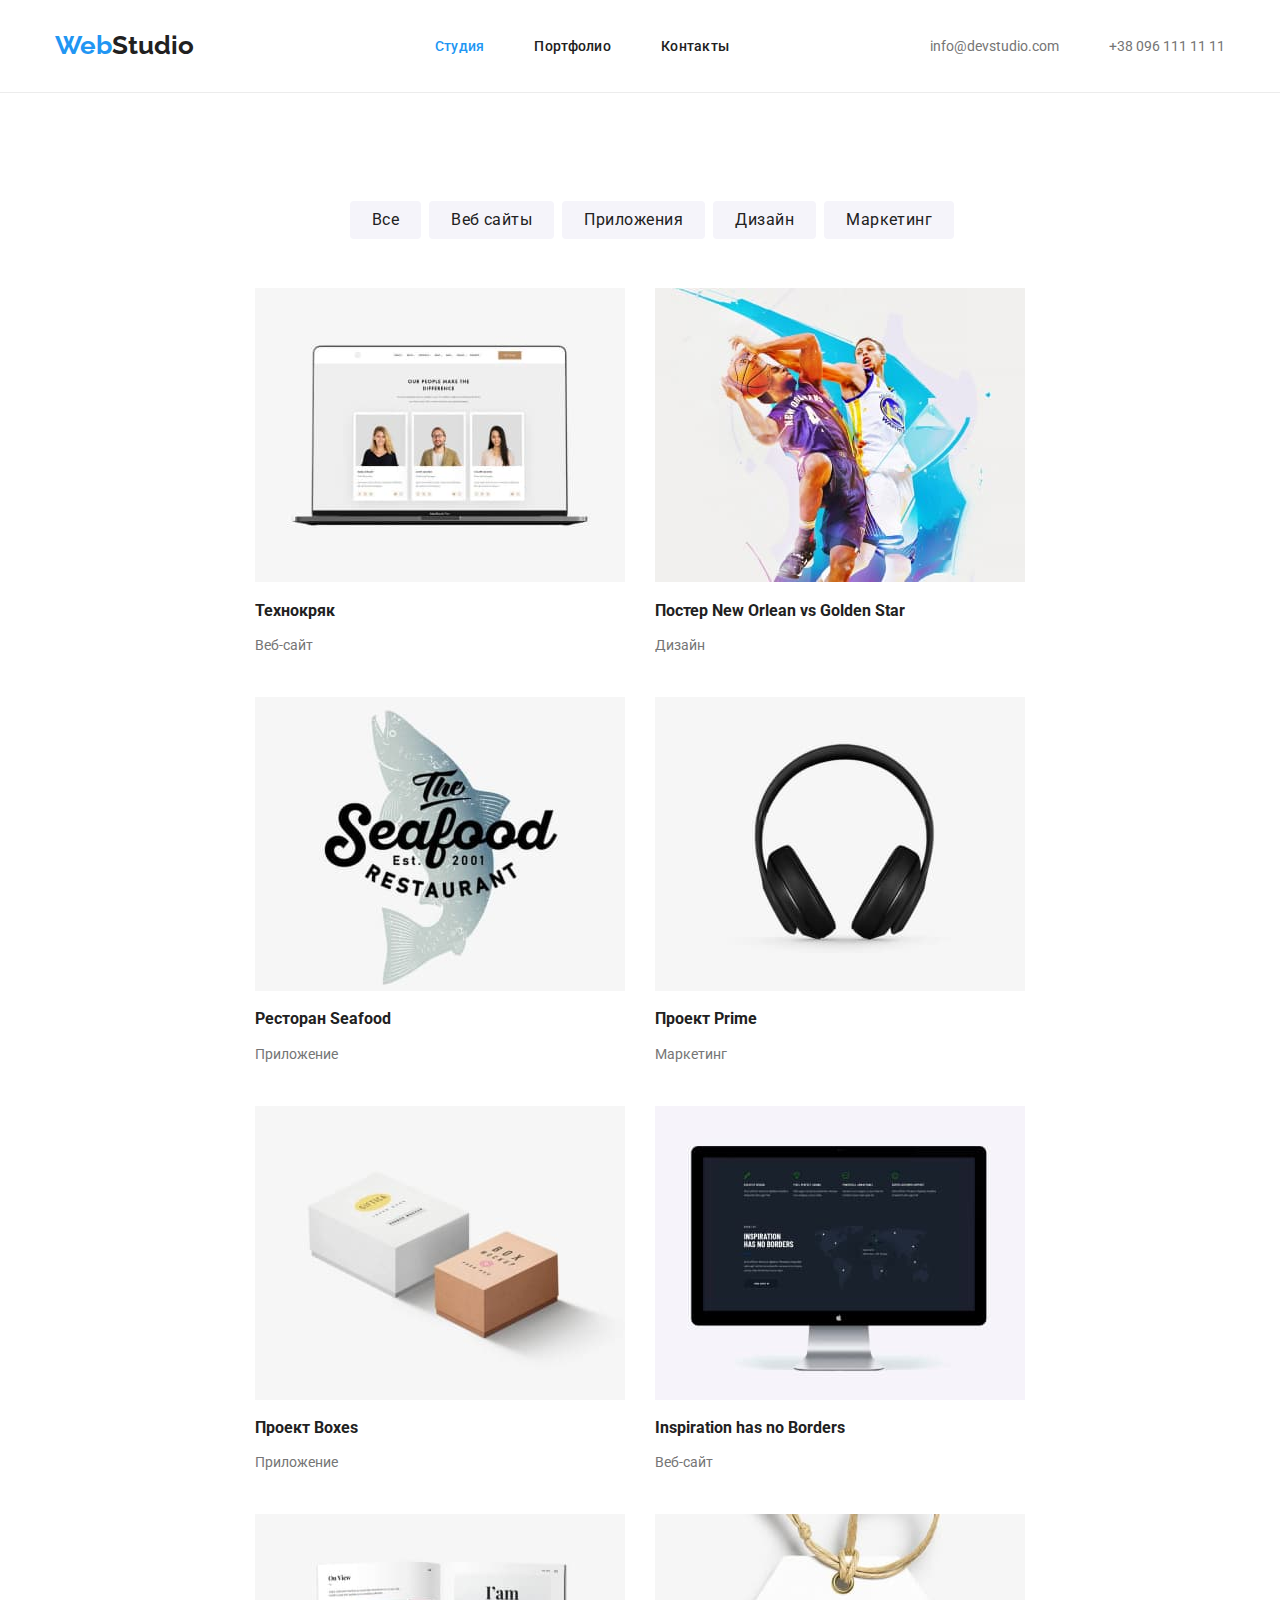
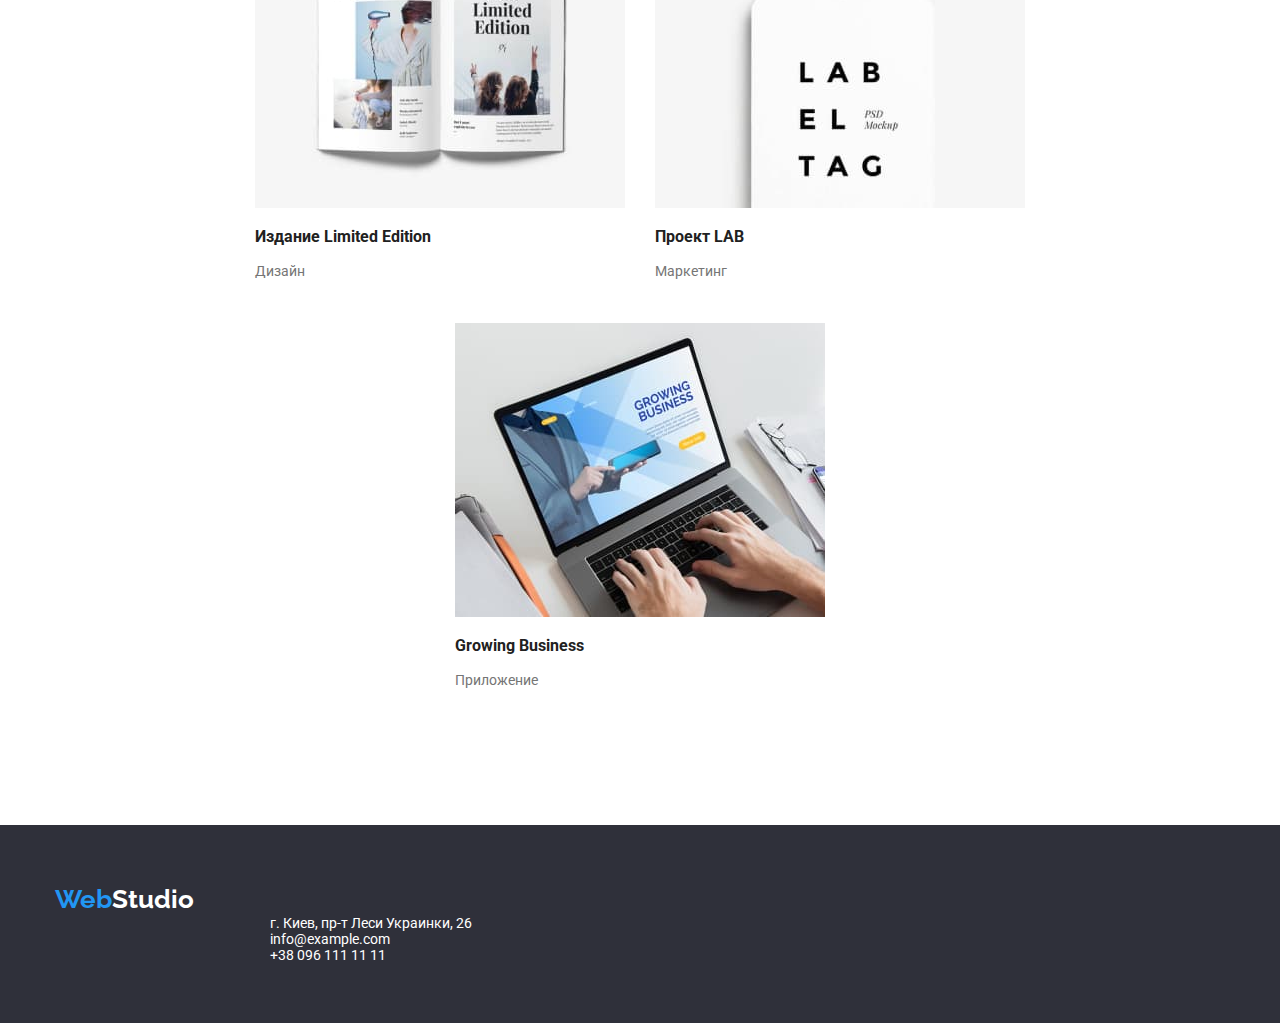
==== commit 73cadde9: "HW 3 my draft" ====
--- a/portfolio.html
+++ b/portfolio.html
@@ -100,16 +100,18 @@
     </main>
     <!-- контакты -->
     <footer class="footer-main">
-        <a href="#" class="logo"><span>Web</span>Studio</a>
-        <address class="address">
-            <ul class="contacts-list-footer">
-                <li class="link-footer"><a class="maps" href="https://www.google.com/maps" class="map-link">г. Киев,
-                        пр-т Леси
-                        Украинки,26</a></li>
-                <li class="link-footer"><a href="#" class="contact-link">info@example.com</a></li>
-                <li class="link-footer"><a href="tel:+380961111111" class="contact-link">+38 096 111 11 11</a></li>
-            </ul>
-        </address>
+        <div class="container container-footer">
+            <a href="#" class="logo"><span>Web</span>Studio</a>
+            <address class="address">
+                <ul class="contacts-list-footer">
+                    <li class="link-footer"><a href="https://www.google.com/maps" class="map-link">г. Киев, пр-т Леси
+                            Украинки, 26</a></li>
+                    <li class="link-footer"><a href="#" class="contact-link">info@example.com</a></li>
+                    <li class="link-footer"><a href="tel:+380961111111" class="contact-link">+38 096 111 11 11</a></li>
+                </ul>
+            </address>
+        </div>
+    </footer>
 </body>
 
 </html>--- a/css/styles.css
+++ b/css/styles.css
@@ -31,13 +31,12 @@
   margin: 0 auto;
 }
 
-.page-header {
-}
-
 .container-header {
   display: flex;
   justify-content: space-between;
-  padding: 24px 0;
+  align-items: center;
+  padding-top: 24px;
+  padding-bottom: 24px;
 }
 
 .line {
@@ -46,18 +45,14 @@
 
 .nav-list {
   display: flex;
-  padding: 0px;
-  margin-left: 93px;
-  margin-top: 0;
-  margin-bottom: 0;
-}
-
-.nav-item {
+}
+
+.nav-item:not(:first-child) {
   margin-left: 50px;
 }
 
-.contacts-list-item {
-  margin-left: 50px;
+.section {
+  background-color: var(--primary-background);
 }
 
 /* страница портфолио */
@@ -137,6 +132,10 @@
   padding: 0px;
 }
 
+.contacts-list-header .contacts-list-item + .contacts-list-item {
+  margin-left: 50px;
+}
+
 .contacts-list-footer {
   padding: 0px;
   margin-left: 215px;
@@ -184,10 +183,12 @@
   margin: 0px;
 }
 
+/* studio page */
 .info-discription {
   width: 270px;
 }
 
+/* studio page */
 .container-info {
   padding: 94px 0 47px;
 }
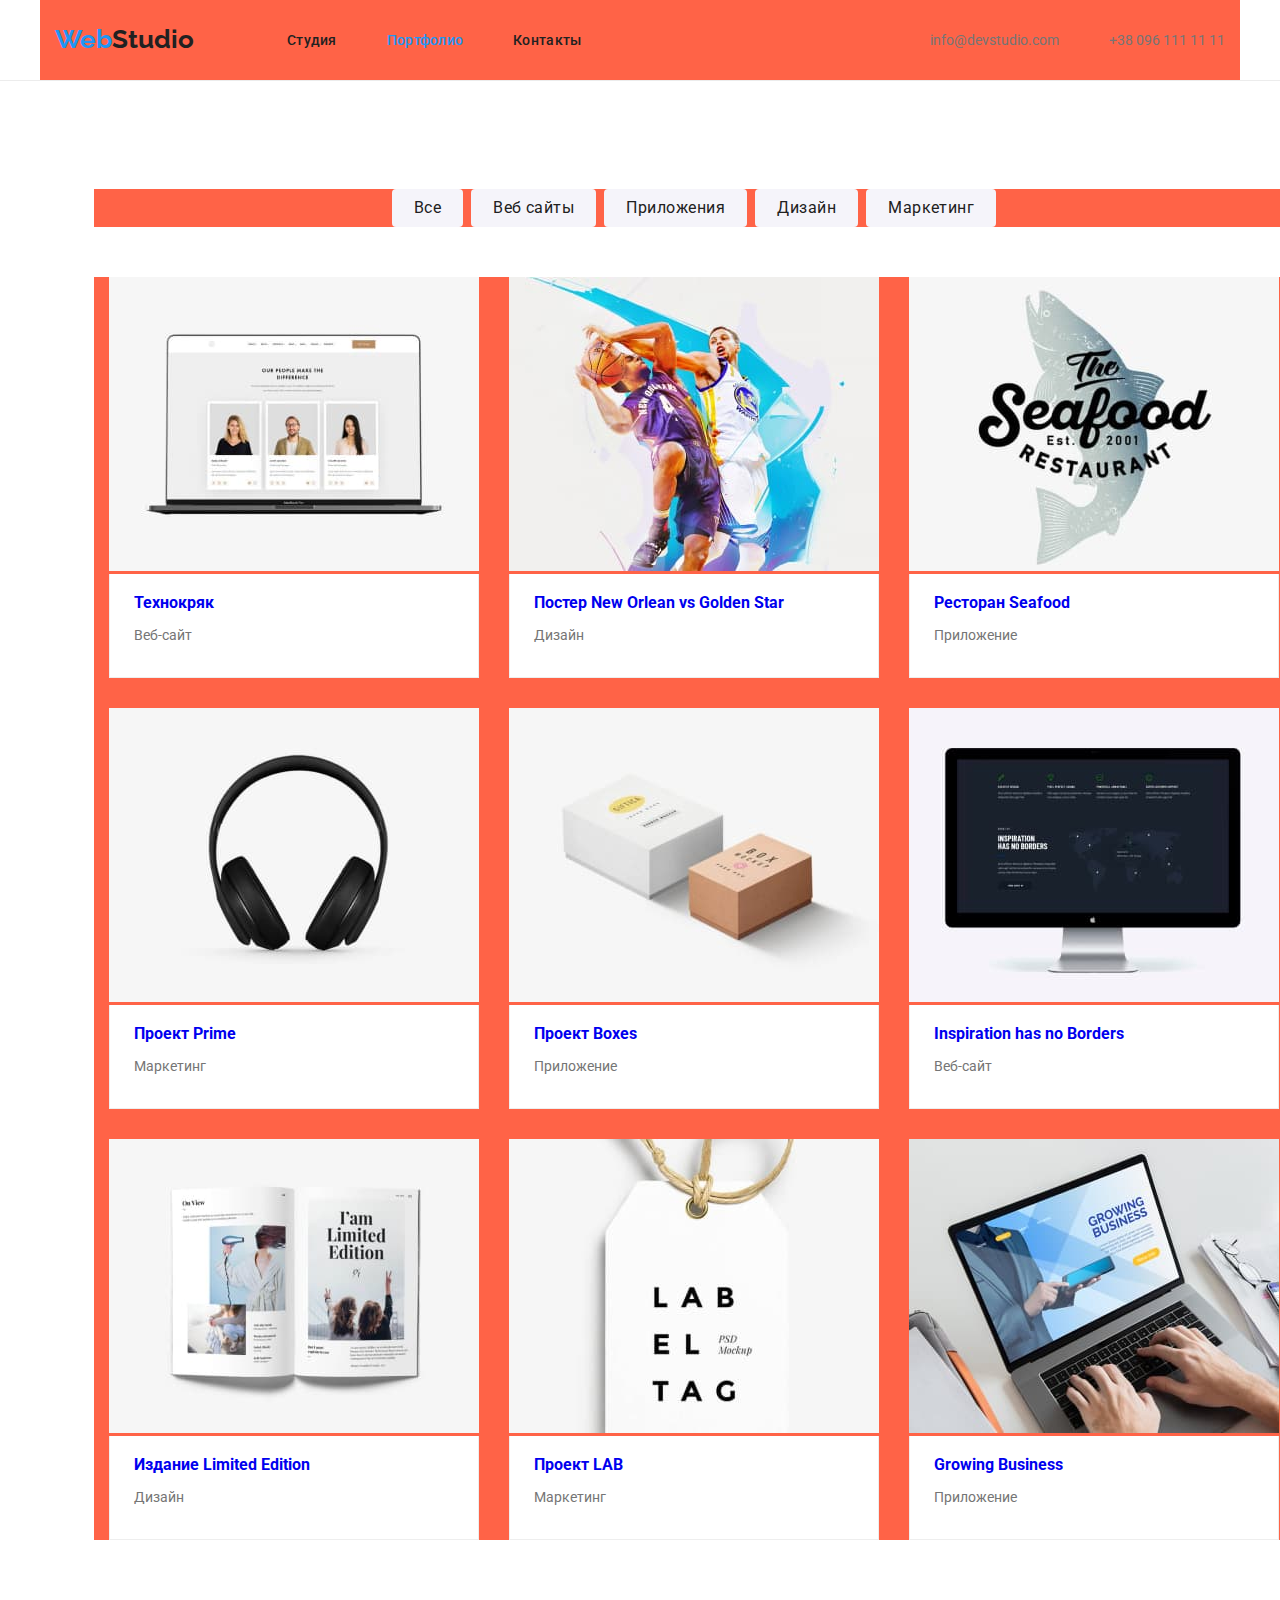
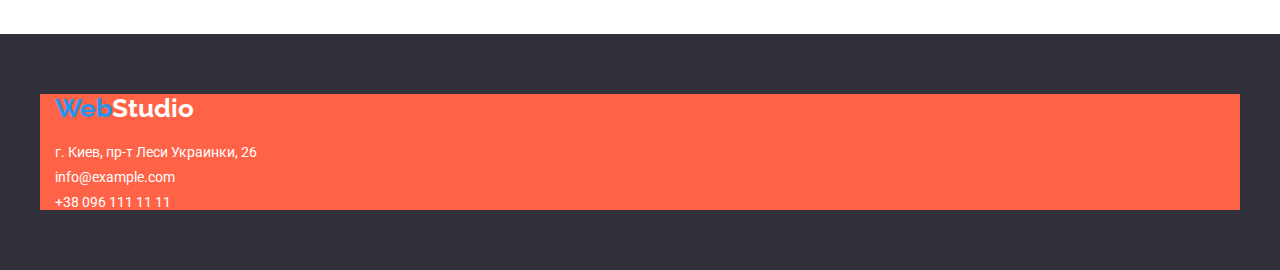
==== commit fc3a07bf: "final error" ====
--- a/portfolio.html
+++ b/portfolio.html
@@ -21,8 +21,8 @@
             <a href="#" class="logo"><span>Web</span>Studio</a>
             <nav class="nav-header">
                 <ul class="nav-list">
-                    <li class="nav-item"><a href="./index.html" class="nav-link current">Студия</a></li>
-                    <li class="nav-item"><a href="./portfolio.html" class="nav-link">Портфолио</a></li>
+                    <li class="nav-item"><a href="./index.html" class="nav-link">Студия</a></li>
+                    <li class="nav-item"><a href="./portfolio.html" class="nav-link current">Портфолио</a></li>
                     <li class="nav-item"><a href="#" class="nav-link">Контакты</a></li>
                 </ul>
             </nav>
@@ -37,65 +37,109 @@
     <!-- портфолио -->
     <main>
         <section class="portfolio-section">
-            <ul class="filter-button">
-                <li class="filter-item">
-                    <button type="button" class="secondary-button current">Все</button></li>
-                <li class="filter-item">
-                    <button type="button" class="secondary-button">Веб сайты</button></li>
-                <li class="filter-item">
-                    <button type="button" class="secondary-button">Приложения</button></li>
-                <li class="filter-item">
-                    <button type="button" class="secondary-button">Дизайн</button></li>
-                <li class="filter-item">
-                    <button type="button" class="secondary-button">Маркетинг</button></li>
-            </ul>
+            <div class="container">
+                <ul class="filter-button">
+                    <li class="filter-item">
+                        <button type="button" class="secondary-button current">Все</button></li>
+                    <li class="filter-item">
+                        <button type="button" class="secondary-button">Веб сайты</button></li>
+                    <li class="filter-item">
+                        <button type="button" class="secondary-button">Приложения</button></li>
+                    <li class="filter-item">
+                        <button type="button" class="secondary-button">Дизайн</button></li>
+                    <li class="filter-item">
+                        <button type="button" class="secondary-button">Маркетинг</button></li>
+                </ul>
+            </div>
+
             <!-- описание -->
-            <ul class="portfolio-list">
-                <li class="portfolio-item"><a href="#"><img src="./images/img (2) (1).jpg" alt="наша команда"></a>
-                    <h3 class="portfolio-item-title">Технокряк</h3>
-                    <p class="portfolio-item-discription">Веб-сайт</p>
-                </li>
-                <li class="portfolio-item">
-                    <a href="#"><img src="./images/img (3) (1).jpg" alt="баскетболисты"></a>
-                    <h3 class="portfolio-item-title">Постер New Orlean vs Golden Star</h3>
-                    <p class="portfolio-item-discription">Дизайн</p>
-                </li>
-                <li class="portfolio-item">
-                    <a href="#"><img src="./images/img (4).jpg" alt="рыбный ресторан"></a>
-                    <h3 class="portfolio-item-title">Ресторан Seafood</h3>
-                    <p class="portfolio-item-discription">Приложение</p>
-                </li>
-                <li class="portfolio-item">
-                    <a href="#"><img src="./images/img (5).jpg" alt="наушники"></a>
-                    <h3 class="portfolio-item-title">Проект Prime</h3>
-                    <p class="portfolio-item-discription">Маркетинг</p>
-                </li>
-                <li class="portfolio-item"><a href="#"><img src="./images/img (6).jpg" alt="коробки"></a>
-                    <h3 class="portfolio-item-title">Проект Boxes</h3>
-                    <p class="portfolio-item-discription">Приложение</p>
-                </li>
-                <li class="portfolio-item">
-                    <a href="#"><img src="./images/img (7).jpg" alt="монитор"></a>
-                    <h3 class="portfolio-item-title">Inspiration has no Borders</h3>
-                    <p class="portfolio-item-discription">Веб-сайт</p>
-                </li>
-                <li class="portfolio-item">
-                    <a href="#"><img src="./images/img (8).jpg" alt="книга"></a>
-                    <h3 class="portfolio-item-title">Издание Limited Edition</h3>
-                    <p class="portfolio-item-discription">Дизайн</p>
-                </li>
-                <li class="portfolio-item">
-                    <a href="#"><img src="./images/img (9).jpg" alt="бирка"></a>
-                    <h3 class="portfolio-item-title">Проект LAB</h3>
-                    <p class="portfolio-item-discription">Маркетинг</p>
-                </li>
-                <li class="portfolio-item">
-                    <a href="#"><img src="./images/img (10).jpg" alt="ноутбук"></a>
-                    <h3 class="portfolio-item-title">Growing Business</h3>
-                    <p class="portfolio-item-discription">Приложение</p>
-                </li>
+            <div class="container">
+                <ul class="portfolio-list">
+                    <li class="portfolio-item-list">
+                        <a href="#"><img src="./images/img (2) (1).jpg" alt="наша команда">
+                            <div class="portfolio-item">
+                                <h3 class="portfolio-item-title">Технокряк</h3>
+                                <p class="portfolio-item-discription">Веб-сайт</p>
+                            </div>
+                        </a>
 
-            </ul>
+                    </li>
+                    <li class="portfolio-item-list">
+                        <a href="#"><img src="./images/img (3) (1).jpg" alt="баскетболисты">
+                            <div class="portfolio-item">
+                                <h3 class="portfolio-item-title">Постер New Orlean vs Golden Star</h3>
+                                <p class="portfolio-item-discription">Дизайн</p>
+                            </div>
+                        </a>
+
+                    </li>
+                    <li class="portfolio-item-list">
+                        <a href="#"><img src="./images/img (4).jpg" alt="рыбный ресторан">
+                            <div class="portfolio-item">
+                                <h3 class="portfolio-item-title">Ресторан Seafood</h3>
+                                <p class="portfolio-item-discription">Приложение</p>
+                            </div>
+                        </a>
+
+                    </li>
+                    <li class="portfolio-item-list">
+                        <a href="#"><img src="./images/img (5).jpg" alt="наушники">
+                            <div class="portfolio-item">
+                                <h3 class="portfolio-item-title">Проект Prime</h3>
+                                <p class="portfolio-item-discription">Маркетинг</p>
+                            </div>
+                        </a>
+
+                    </li>
+                    <li class="portfolio-item-list">
+                        <a href="#"><img src="./images/img (6).jpg" alt="коробки">
+                            <div class="portfolio-item">
+                                <h3 class="portfolio-item-title">Проект Boxes</h3>
+                                <p class="portfolio-item-discription">Приложение</p>
+                            </div>
+                        </a>
+
+                    </li>
+                    <li class="portfolio-item-list">
+                        <a href="#"><img src="./images/img (7).jpg" alt="монитор">
+                            <div class="portfolio-item">
+                                <h3 class="portfolio-item-title">Inspiration has no Borders</h3>
+                                <p class="portfolio-item-discription">Веб-сайт</p>
+                            </div>
+                        </a>
+
+                    </li>
+                    <li class="portfolio-item-list">
+                        <a href="#"><img src="./images/img (8).jpg" alt="книга">
+                            <div class="portfolio-item">
+                                <h3 class="portfolio-item-title">Издание Limited Edition</h3>
+                                <p class="portfolio-item-discription">Дизайн</p>
+                            </div>
+                        </a>
+
+                    </li>
+                    <li class="portfolio-item-list">
+                        <a href="#"><img src="./images/img (9).jpg" alt="бирка">
+                            <div class="portfolio-item">
+                                <h3 class="portfolio-item-title">Проект LAB</h3>
+                                <p class="portfolio-item-discription">Маркетинг</p>
+                            </div>
+                        </a>
+
+                    </li>
+                    <li class="portfolio-item-list">
+                        <a href="#"><img src="./images/img (10).jpg" alt="ноутбук">
+                            <div class="portfolio-item">
+                                <h3 class="portfolio-item-title">Growing Business</h3>
+                                <p class="portfolio-item-discription">Приложение</p>
+                            </div>
+                        </a>
+
+                    </li>
+
+                </ul>
+            </div>
+
         </section>
     </main>
     <!-- контакты -->
--- a/css/styles.css
+++ b/css/styles.css
@@ -29,54 +29,57 @@
   width: 1200px;
   padding: 0 15px;
   margin: 0 auto;
+  background-color: tomato;
 }
 
 .container-header {
   display: flex;
-  justify-content: space-between;
   align-items: center;
-  padding-top: 24px;
-  padding-bottom: 24px;
 }
 
 .line {
   border-bottom: 1px solid #ececec;
 }
 
+.nav-header {
+  margin-left: 93px;
+}
+
 .nav-list {
   display: flex;
+  margin: 0;
+  padding: 0;
 }
 
 .nav-item:not(:first-child) {
   margin-left: 50px;
 }
 
-.section {
-  background-color: var(--primary-background);
-}
-
 /* страница портфолио */
-.filter-item {
-  display: flex;
+.filter-item:not(:last-child) {
+  display: flex;
+  text-align: center;
   margin-right: 8px;
-  text-align: center;
 }
 
 /* страница портфолио */
 .filter-button {
   display: flex;
   justify-content: center;
-  margin-right: 8px;
-  margin-bottom: 34px;
+  margin-bottom: 50px;
+  padding: 0;
 }
 
 /* link navigation header */
 .nav-link {
+  display: block;
+  padding-top: 32px;
+  padding-bottom: 32px;
+  color: var(--text-primary);
   font-weight: 500;
   font-size: 14px;
   line-height: 16px;
   letter-spacing: 0.02em;
-  color: var(--text-primary);
 }
 
 .nav-link:hover,
@@ -85,17 +88,19 @@
 }
 
 .main-section {
-  background-color: var(--primary-background);
-  text-align: center;
   padding-top: 200px;
   padding-bottom: 200px;
+  background-color: var(--primary-background);
+
+  text-align: center;
 }
 
 .main-title {
-  font-size: 44px;
-  color: var(--title-color);
   margin: auto;
   width: 696px;
+
+  color: var(--title-color);
+  font-size: 44px;
   line-height: 60px;
   letter-spacing: 0.06em;
   text-transform: uppercase;
@@ -108,6 +113,7 @@
   border-radius: 4px;
   border: none;
   background-color: var(--blue-color);
+
   color: var(--text-btn);
   cursor: pointer;
   font-size: 16px;
@@ -116,9 +122,10 @@
 }
 
 .logo {
+  font-family: Raleway;
   font-size: 26px;
   font-weight: 700;
-  font-family: Raleway;
+
   color: var(--text-primary);
 }
 
@@ -128,8 +135,7 @@
 
 .contacts-list-header {
   display: flex;
-  margin: 0;
-  padding: 0px;
+  margin-left: auto;
 }
 
 .contacts-list-header .contacts-list-item + .contacts-list-item {
@@ -138,9 +144,7 @@
 
 .contacts-list-footer {
   padding: 0px;
-  margin-left: 215px;
-  margin-top: 0px;
-  margin-bottom: 0px;
+  margin: 0;
 }
 
 .contact-link {
@@ -153,7 +157,7 @@
 }
 
 .container-about-us {
-  padding-top: 47px;
+  padding: 47px 0 94px;
 }
 
 .about-foto {
@@ -163,24 +167,24 @@
   padding: 0px;
 }
 
-.about-foto-card {
+/* .about-foto-card {
   margin-right: 30px;
-}
+} */
 
 .team-card {
-  margin-right: 30px;
   background-color: var(--primary-color);
   border-radius: 0px 0px 4px 4px;
 }
 
 .title {
+  padding-bottom: 50px;
+  margin: 0px;
+
+  text-align: center;
   font-weight: bold;
   font-size: 36px;
   line-height: 42px;
-  text-align: center;
-  letter-spacing: 0.03em;
-  padding-bottom: 50px;
-  margin: 0px;
+  letter-spacing: 0.03em;
 }
 
 /* studio page */
@@ -189,7 +193,8 @@
 }
 
 /* studio page */
-.container-info {
+
+.info-container {
   padding: 94px 0 47px;
 }
 
@@ -211,8 +216,6 @@
   color: var(--text-secondary);
   font-size: 14px;
   line-height: 24px;
-  /* or 171% */
-
   letter-spacing: 0.03em;
 }
 .container-team {
@@ -230,6 +233,7 @@
   display: flex;
   list-style: none;
   justify-content: space-between;
+  padding: 0px;
 }
 
 .team-name {
@@ -254,30 +258,51 @@
   padding: 94px;
 }
 
-.portfolio-item {
-  margin: 15px;
-}
-
 .portfolio-item-discription {
   color: var(--text-secondary);
+  padding: 0;
+}
+
+.portfolio-item {
+  padding: 20px 24px;
+  border: 1px solid #eeeeee;
+  border-top: none;
+  background-color: var(--primary-color);
+}
+
+.portfolio-item-title {
+  margin: 0;
+}
+
+.portfolio-item-list {
+  width: 370px;
+  margin-top: 30px;
+  margin-right: 30px;
+}
+.portfolio-item-list:nth-child(3n) {
+  margin-right: 0px;
+}
+
+.portfolio-item-list:nth-child(-n + 3) {
+  margin-top: 0px;
 }
 
 .portfolio-list {
   display: flex;
   flex-wrap: wrap;
-  /* text-align: center; */
-  justify-content: center;
-  padding: 0px;
+  padding: 0px;
+  margin: 0px;
 }
 
 .secondary-button {
+  padding: 6px 22px;
   list-style: none;
   color: var(--text-primary);
   background-color: var(--background-color-team);
   border-radius: 4px;
   border: none;
   cursor: pointer;
-  padding: 6px 22px;
+
   font-size: 16px;
   line-height: 26px;
   text-align: center;
@@ -301,4 +326,8 @@
 
 address {
   font-style: normal;
-}
+  margin-top: 20px;
+}
+.link-footer:not(:first-child) {
+  margin-top: 9px;
+}
